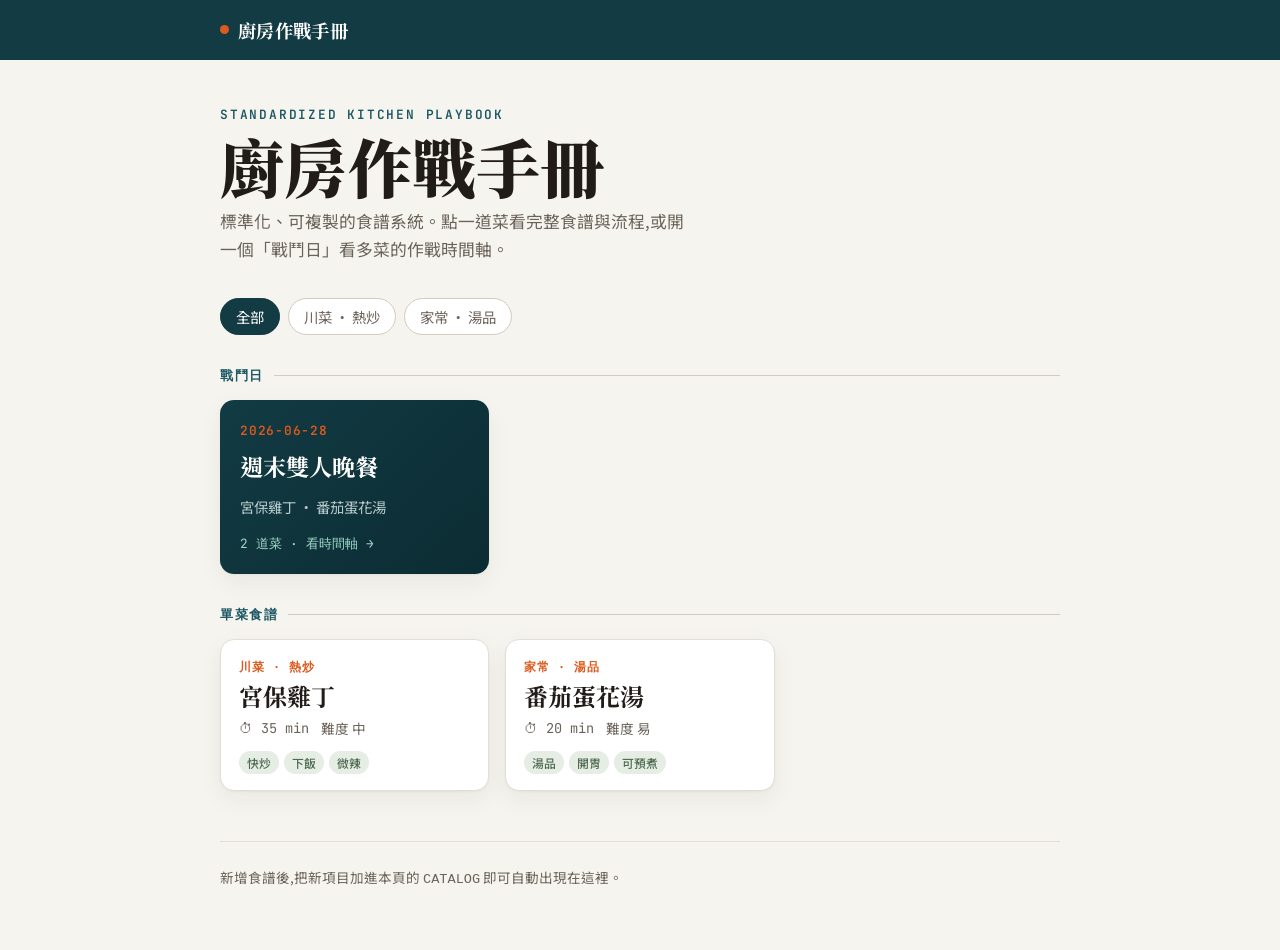
==== index.html @ d9c63bfd "init: 廚房作戰手冊 — 統一入口 + 範例單菜 + 戰鬥日" ====
<!DOCTYPE html>
<html lang="zh-Hant">
<head>
<meta charset="UTF-8">
<meta name="viewport" content="width=device-width, initial-scale=1.0">
<title>廚房作戰手冊 · 統一入口</title>
<link rel="stylesheet" href="assets/style.css">
</head>
<body>

<nav class="topbar">
  <div class="wrap">
    <a href="index.html" class="brand"><span class="dot"></span>廚房作戰手冊</a>
  </div>
</nav>

<main class="wrap">
  <header class="hero">
    <div class="eyebrow">Standardized Kitchen Playbook</div>
    <h1>廚房作戰手冊</h1>
    <p>標準化、可複製的食譜系統。點一道菜看完整食譜與流程,或開一個「戰鬥日」看多菜的作戰時間軸。</p>
  </header>

  <div class="filterbar" id="filterbar"></div>

  <div class="section-label">戰鬥日</div>
  <div class="grid" id="battleGrid"></div>

  <div class="section-label">單菜食譜</div>
  <div class="grid" id="dishGrid"></div>

  <footer class="foot">
    <div>新增食譜後,把新項目加進本頁的 <code>CATALOG</code> 即可自動出現在這裡。</div>
  </footer>
</main>

<script>
/* =========================================================================
   目錄清單 — 新增一道菜 / 一個戰鬥日,就在這裡加一筆
   ========================================================================= */
const CATALOG = {
  dishes: [
    {
      id: "gongbao-chicken",
      name: "宮保雞丁",
      category: "川菜 · 熱炒",
      time: 35, difficulty: "中",
      tags: ["快炒", "下飯", "微辣"],
      url: "dishes/gongbao-chicken.html"
    },
    {
      id: "tomato-egg-soup",
      name: "番茄蛋花湯",
      category: "家常 · 湯品",
      time: 20, difficulty: "易",
      tags: ["湯品", "開胃", "可預煮"],
      url: "dishes/tomato-egg-soup.html"
    }
  ],
  battleDays: [
    {
      id: "2026-06-28",
      name: "週末雙人晚餐",
      date: "2026-06-28",
      dishes: ["宮保雞丁", "番茄蛋花湯"],
      url: "battle-days/2026-06-28.html"
    }
  ]
};

/* ---------- 渲染 ---------- */
function dishCard(d){
  return `<a class="card-link" href="${d.url}">
    <div class="dish-card">
      <div class="cat">${d.category}</div>
      <div class="nm">${d.name}</div>
      <div class="meta"><span class="mono">⏱ ${d.time} min</span><span>難度 ${d.difficulty}</span></div>
      <div class="ct">${d.tags.map(t=>`<span class="tag">${t}</span>`).join("")}</div>
    </div></a>`;
}
function battleCard(b){
  return `<a class="card-link" href="${b.url}">
    <div class="battle-card">
      <div class="bd-date">${b.date}</div>
      <div class="bd-name">${b.name}</div>
      <div class="bd-dishes">${b.dishes.join(" · ")}</div>
      <div class="bd-foot">${b.dishes.length} 道菜 · 看時間軸 →</div>
    </div></a>`;
}

const dishGrid = document.getElementById("dishGrid");
const battleGrid = document.getElementById("battleGrid");
battleGrid.innerHTML = CATALOG.battleDays.map(battleCard).join("");

/* ---------- 分類篩選 ---------- */
const cats = ["全部", ...new Set(CATALOG.dishes.map(d => d.category))];
const fb = document.getElementById("filterbar");
fb.innerHTML = cats.map((c,i)=>`<button class="chip${i===0?' active':''}" data-cat="${c}">${c}</button>`).join("");

function renderDishes(cat){
  const list = cat === "全部" ? CATALOG.dishes : CATALOG.dishes.filter(d => d.category === cat);
  dishGrid.innerHTML = list.map(dishCard).join("");
}
renderDishes("全部");

fb.addEventListener("click", e => {
  const btn = e.target.closest(".chip");
  if (!btn) return;
  fb.querySelectorAll(".chip").forEach(c => c.classList.remove("active"));
  btn.classList.add("active");
  renderDishes(btn.dataset.cat);
});
</script>
</body>
</html>
---- assets/style.css ----
/* =========================================================================
   廚房作戰手冊 — 共用設計系統
   設計意圖:專業廚房 station card 風格。冷調不鏽鋼藍 + 爐火橙。
   廚房優先:大字、高對比、大點擊區、數字用等寬字(像儀表讀數)、可列印。
   ========================================================================= */

@import url('https://fonts.googleapis.com/css2?family=Noto+Sans+TC:wght@400;500;700;900&family=Noto+Serif+TC:wght@600;700;900&family=JetBrains+Mono:wght@400;600;700&display=swap');

:root {
  /* 色票 */
  --paper:    #F6F4EF;   /* 暖白底 */
  --card:     #FFFFFF;
  --ink:      #211C18;   /* 近黑(暖) */
  --ink-soft: #6B635A;
  --steel:    #123B44;   /* 深石油藍 — 結構、導覽、分類 */
  --steel-2:  #1C5763;
  --ember:    #DC5A1E;   /* 爐火橙 — 計時、火候、主要動作、關鍵點 */
  --ember-bg: #FBE9DD;
  --sage:     #4E6B52;   /* 冷盤 / 前置 */
  --sage-bg:  #E6EDE4;
  --line:     #E4DFD5;
  --line-2:   #D2CBBE;

  /* 字級(廚房:base 偏大) */
  --fs-base: 18px;
  --display: 'Noto Serif TC', serif;
  --body:    'Noto Sans TC', system-ui, sans-serif;
  --mono:    'JetBrains Mono', ui-monospace, monospace;

  --radius: 14px;
  --shadow: 0 1px 2px rgba(33,28,24,.04), 0 8px 24px rgba(33,28,24,.06);
  --maxw: 880px;
}

* { box-sizing: border-box; }

html { -webkit-text-size-adjust: 100%; }

body {
  margin: 0;
  font-family: var(--body);
  font-size: var(--fs-base);
  line-height: 1.65;
  color: var(--ink);
  background: var(--paper);
  -webkit-font-smoothing: antialiased;
}

a { color: inherit; }

/* ---------- 版面容器 ---------- */
.wrap { max-width: var(--maxw); margin: 0 auto; padding: 0 20px; }

/* ---------- 頂部導覽 ---------- */
.topbar {
  background: var(--steel);
  color: #fff;
  position: sticky; top: 0; z-index: 50;
}
.topbar .wrap {
  display: flex; align-items: center; gap: 14px;
  min-height: 60px;
}
.topbar a { text-decoration: none; }
.brand {
  font-family: var(--display); font-weight: 700; font-size: 1.15rem;
  letter-spacing: .02em; color: #fff; display: flex; align-items: center; gap: 9px;
}
.brand .dot { width: 9px; height: 9px; border-radius: 50%; background: var(--ember); flex: none; }
.topbar .spacer { flex: 1; }
.backlink {
  font-size: .9rem; color: #cfe0e2; text-decoration: none;
  display: inline-flex; align-items: center; gap: 6px; padding: 8px 4px;
}
.backlink:hover { color: #fff; }

/* ---------- 食譜頁頭 ---------- */
.dish-header { padding: 30px 0 22px; border-bottom: 2px solid var(--ink); margin-bottom: 28px; }
.eyebrow {
  font-family: var(--mono); font-size: .8rem; font-weight: 600;
  letter-spacing: .14em; text-transform: uppercase; color: var(--steel-2);
}
.dish-title {
  font-family: var(--display); font-weight: 900;
  font-size: clamp(2.2rem, 7vw, 3.4rem); line-height: 1.05;
  margin: 6px 0 2px; letter-spacing: .01em;
}
.dish-sub { color: var(--ink-soft); font-size: 1rem; margin-bottom: 16px; }

/* 規格列(份量 / 時間 / 難度) */
.spec-row { display: flex; flex-wrap: wrap; gap: 10px; }
.spec {
  display: flex; flex-direction: column; gap: 1px;
  background: var(--card); border: 1px solid var(--line);
  border-radius: 10px; padding: 8px 14px; min-width: 84px;
}
.spec .k { font-size: .72rem; color: var(--ink-soft); letter-spacing: .06em; }
.spec .v { font-family: var(--mono); font-weight: 600; font-size: 1.05rem; color: var(--steel); }

.tags { display: flex; flex-wrap: wrap; gap: 7px; margin-top: 14px; }
.tag {
  font-size: .82rem; padding: 3px 11px; border-radius: 999px;
  background: var(--sage-bg); color: var(--sage); font-weight: 500;
}

/* ---------- 區塊標題 ---------- */
.section { margin: 34px 0; }
.section-h {
  display: flex; align-items: baseline; gap: 12px; margin-bottom: 16px;
  padding-bottom: 8px; border-bottom: 1px solid var(--line-2);
}
.section-h h2 {
  font-family: var(--display); font-weight: 700; font-size: 1.5rem; margin: 0;
}
.section-h .num {
  font-family: var(--mono); font-size: .85rem; font-weight: 700; color: var(--ember);
}

/* ---------- 食材 ---------- */
.ing-group { margin-bottom: 18px; }
.ing-group > h3 {
  font-size: .95rem; font-weight: 700; color: var(--steel);
  margin: 0 0 8px; letter-spacing: .03em;
}
.ing-list { list-style: none; margin: 0; padding: 0; }
.ing-list li {
  display: flex; align-items: baseline; gap: 10px;
  padding: 9px 4px; border-bottom: 1px dashed var(--line);
}
.ing-list .name { flex: 1; }
.ing-list .note { color: var(--ink-soft); font-size: .88rem; }
.ing-list .amt {
  font-family: var(--mono); font-weight: 600; color: var(--steel);
  white-space: nowrap; font-size: .98rem;
}

/* ---------- 步驟 ---------- */
.steps { list-style: none; margin: 0; padding: 0; counter-reset: step; }
.step {
  position: relative; display: grid;
  grid-template-columns: 44px 1fr; gap: 16px;
  padding: 18px 16px 18px 14px; margin-bottom: 12px;
  background: var(--card); border: 1px solid var(--line);
  border-radius: var(--radius); box-shadow: var(--shadow);
  cursor: pointer; transition: opacity .15s, border-color .15s;
}
.step::before {
  counter-increment: step; content: counter(step);
  font-family: var(--mono); font-weight: 700; font-size: 1.25rem;
  color: #fff; background: var(--steel);
  width: 44px; height: 44px; border-radius: 11px;
  display: flex; align-items: center; justify-content: center;
}
.step.done { opacity: .42; }
.step.done .step-body { text-decoration: line-through; text-decoration-color: var(--ink-soft); }
.step.done::before { background: var(--sage); }
.step-title { font-weight: 700; font-size: 1.12rem; margin-bottom: 3px; }
.step-detail { color: var(--ink); }
.step-badges { display: flex; flex-wrap: wrap; gap: 8px; margin-top: 10px; }
.badge {
  font-family: var(--mono); font-size: .82rem; font-weight: 600;
  padding: 3px 9px; border-radius: 7px; display: inline-flex; align-items: center; gap: 5px;
}
.badge.heat { background: var(--ember-bg); color: var(--ember); }
.badge.time { background: #E7EEF0; color: var(--steel); }
.badge.temp { background: #EFEAF7; color: #5B428E; }
.step-key {
  margin-top: 11px; padding: 9px 12px; border-left: 3px solid var(--ember);
  background: var(--ember-bg); border-radius: 0 8px 8px 0;
  font-size: .92rem; color: #8a3a14;
}
.step-key b { color: var(--ember); }

/* ---------- 標準化指標(精緻化重點) ---------- */
.standard {
  background: var(--steel); color: #eaf1f2; border-radius: var(--radius);
  padding: 20px 22px;
}
.standard h2 { color: #fff; font-family: var(--display); margin: 0 0 14px; font-size: 1.3rem; }
.standard dl { margin: 0; display: grid; gap: 12px; }
.standard dt {
  font-family: var(--mono); font-size: .76rem; letter-spacing: .1em;
  text-transform: uppercase; color: var(--ember); margin-bottom: 2px;
}
.standard dd { margin: 0; color: #dce6e7; }

/* ---------- 一般卡片 / 提示 ---------- */
.note-list { padding-left: 1.1em; }
.note-list li { margin-bottom: 6px; }

/* =========================================================================
   統一入口 HUB
   ========================================================================= */
.hero { padding: 44px 0 26px; }
.hero .eyebrow { margin-bottom: 8px; }
.hero h1 {
  font-family: var(--display); font-weight: 900;
  font-size: clamp(2.4rem, 8vw, 4rem); line-height: 1.02; margin: 0 0 10px;
}
.hero p { color: var(--ink-soft); max-width: 52ch; font-size: 1.05rem; margin: 0; }

.filterbar { display: flex; flex-wrap: wrap; gap: 8px; margin: 8px 0 26px; }
.chip {
  font-size: .9rem; padding: 7px 15px; border-radius: 999px; cursor: pointer;
  border: 1px solid var(--line-2); background: var(--card); color: var(--ink-soft);
  font-family: var(--body); transition: all .12s;
}
.chip:hover { border-color: var(--steel); color: var(--steel); }
.chip.active { background: var(--steel); color: #fff; border-color: var(--steel); }

.section-label {
  font-family: var(--mono); font-size: .82rem; font-weight: 700; letter-spacing: .12em;
  text-transform: uppercase; color: var(--steel-2);
  display: flex; align-items: center; gap: 10px; margin: 30px 0 14px;
}
.section-label::after { content: ""; flex: 1; height: 1px; background: var(--line-2); }

.grid { display: grid; grid-template-columns: repeat(auto-fill, minmax(240px, 1fr)); gap: 16px; }

.card-link { text-decoration: none; color: inherit; display: block; }
.dish-card {
  background: var(--card); border: 1px solid var(--line); border-radius: var(--radius);
  padding: 18px 18px 16px; box-shadow: var(--shadow);
  transition: transform .14s, box-shadow .14s, border-color .14s; height: 100%;
}
.card-link:hover .dish-card {
  transform: translateY(-3px); border-color: var(--steel-2);
  box-shadow: 0 10px 30px rgba(18,59,68,.14);
}
.dish-card .cat { font-family: var(--mono); font-size: .74rem; letter-spacing: .08em; color: var(--ember); font-weight: 600; }
.dish-card .nm { font-family: var(--display); font-weight: 700; font-size: 1.5rem; margin: 4px 0 8px; line-height: 1.15; }
.dish-card .meta { display: flex; gap: 12px; color: var(--ink-soft); font-size: .85rem; }
.dish-card .meta .mono { font-family: var(--mono); }
.dish-card .ct { display: flex; flex-wrap: wrap; gap: 5px; margin-top: 11px; }
.dish-card .ct .tag { font-size: .74rem; padding: 2px 8px; }

/* 戰鬥日卡片 */
.battle-card {
  background: linear-gradient(135deg, var(--steel) 0%, #0c2c33 100%);
  color: #eaf1f2; border-radius: var(--radius); padding: 20px;
  box-shadow: var(--shadow); transition: transform .14s, box-shadow .14s; height: 100%;
}
.card-link:hover .battle-card { transform: translateY(-3px); box-shadow: 0 12px 32px rgba(12,44,51,.3); }
.battle-card .bd-date { font-family: var(--mono); font-size: .8rem; color: var(--ember); font-weight: 600; letter-spacing: .06em; }
.battle-card .bd-name { font-family: var(--display); font-weight: 700; font-size: 1.45rem; margin: 5px 0 10px; color: #fff; }
.battle-card .bd-dishes { font-size: .9rem; color: #b9cccd; }
.battle-card .bd-foot { margin-top: 14px; font-family: var(--mono); font-size: .8rem; color: #9fd9c9; }

/* =========================================================================
   戰鬥日 — 時間軸(signature 元素)
   ========================================================================= */
.battle-head { padding: 30px 0 10px; }
.serve-bar {
  display: flex; flex-wrap: wrap; align-items: center; gap: 14px;
  background: var(--card); border: 1px solid var(--line); border-radius: var(--radius);
  padding: 14px 18px; margin: 18px 0 6px;
}
.serve-bar .lab { font-size: .8rem; color: var(--ink-soft); }
.serve-bar .serve-time { font-family: var(--mono); font-weight: 700; font-size: 1.6rem; color: var(--ember); }
.serve-bar .dish-key { display: flex; flex-wrap: wrap; gap: 12px; margin-left: auto; }
.dk { display: inline-flex; align-items: center; gap: 7px; font-size: .9rem; }
.dk .swatch { width: 13px; height: 13px; border-radius: 4px; flex: none; }

.rail { position: relative; margin: 26px 0; padding-left: 86px; }
.rail::before {
  content: ""; position: absolute; left: 78px; top: 6px; bottom: 6px;
  width: 2px; background: var(--line-2);
}
.tl-item { position: relative; margin-bottom: 14px; }
.tl-time {
  position: absolute; left: -86px; top: 14px; width: 64px; text-align: right;
  font-family: var(--mono); font-weight: 700; font-size: .95rem; color: var(--steel);
}
.tl-time small { display: block; font-size: .68rem; color: var(--ink-soft); font-weight: 400; }
.tl-dot {
  position: absolute; left: -12px; top: 18px; width: 14px; height: 14px;
  border-radius: 50%; border: 3px solid var(--paper); z-index: 2;
}
.tl-card {
  background: var(--card); border: 1px solid var(--line); border-left-width: 5px;
  border-radius: 10px; padding: 13px 16px; box-shadow: var(--shadow);
  cursor: pointer; transition: opacity .15s;
}
.tl-card.done { opacity: .42; }
.tl-card.done .tl-action { text-decoration: line-through; }
.tl-meta { display: flex; align-items: center; gap: 9px; margin-bottom: 3px; flex-wrap: wrap; }
.tl-dish { font-size: .76rem; font-weight: 700; font-family: var(--mono); letter-spacing: .04em; }
.tl-phase { font-size: .7rem; padding: 1px 7px; border-radius: 6px; background: #eee; color: #666; font-family: var(--mono); }
.tl-action { font-weight: 700; font-size: 1.06rem; }
.tl-ref { font-size: .84rem; color: var(--ink-soft); margin-top: 2px; }
.tl-card .step-badges { margin-top: 8px; }

/* ---------- 下廚模式(放大 + 收掉非必要) ---------- */
.cookmode-btn {
  position: fixed; right: 16px; bottom: 16px; z-index: 60;
  background: var(--ember); color: #fff; border: none; border-radius: 999px;
  padding: 13px 20px; font-family: var(--body); font-weight: 700; font-size: .95rem;
  box-shadow: 0 6px 20px rgba(220,90,30,.4); cursor: pointer;
}
body.cook { --fs-base: 21px; }
body.cook .dish-sub, body.cook .tags, body.cook .standard, body.cook .note-list { }
body.cook .step-title { font-size: 1.3rem; }
body.cook .tl-action { font-size: 1.25rem; }

/* ---------- 頁尾 ---------- */
.foot { border-top: 1px solid var(--line); margin-top: 50px; padding: 24px 0 60px; color: var(--ink-soft); font-size: .85rem; }
.foot a { color: var(--steel); }

/* ---------- 可用性:focus / reduced motion ---------- */
:focus-visible { outline: 3px solid var(--ember); outline-offset: 2px; border-radius: 4px; }
@media (prefers-reduced-motion: reduce) { * { transition: none !important; } }

/* ---------- 響應式 ---------- */
@media (max-width: 560px) {
  .rail { padding-left: 64px; }
  .rail::before { left: 56px; }
  .tl-time { left: -64px; width: 48px; }
  .serve-bar .dish-key { margin-left: 0; width: 100%; }
}

/* ---------- 列印(印成 station card) ---------- */
@media print {
  .topbar, .cookmode-btn, .filterbar { display: none !important; }
  body { background: #fff; font-size: 12pt; }
  .step, .tl-card, .dish-card { box-shadow: none; break-inside: avoid; }
  .standard { background: #fff; color: #000; border: 1.5px solid #000; }
  .standard h2, .standard dd { color: #000; }
}
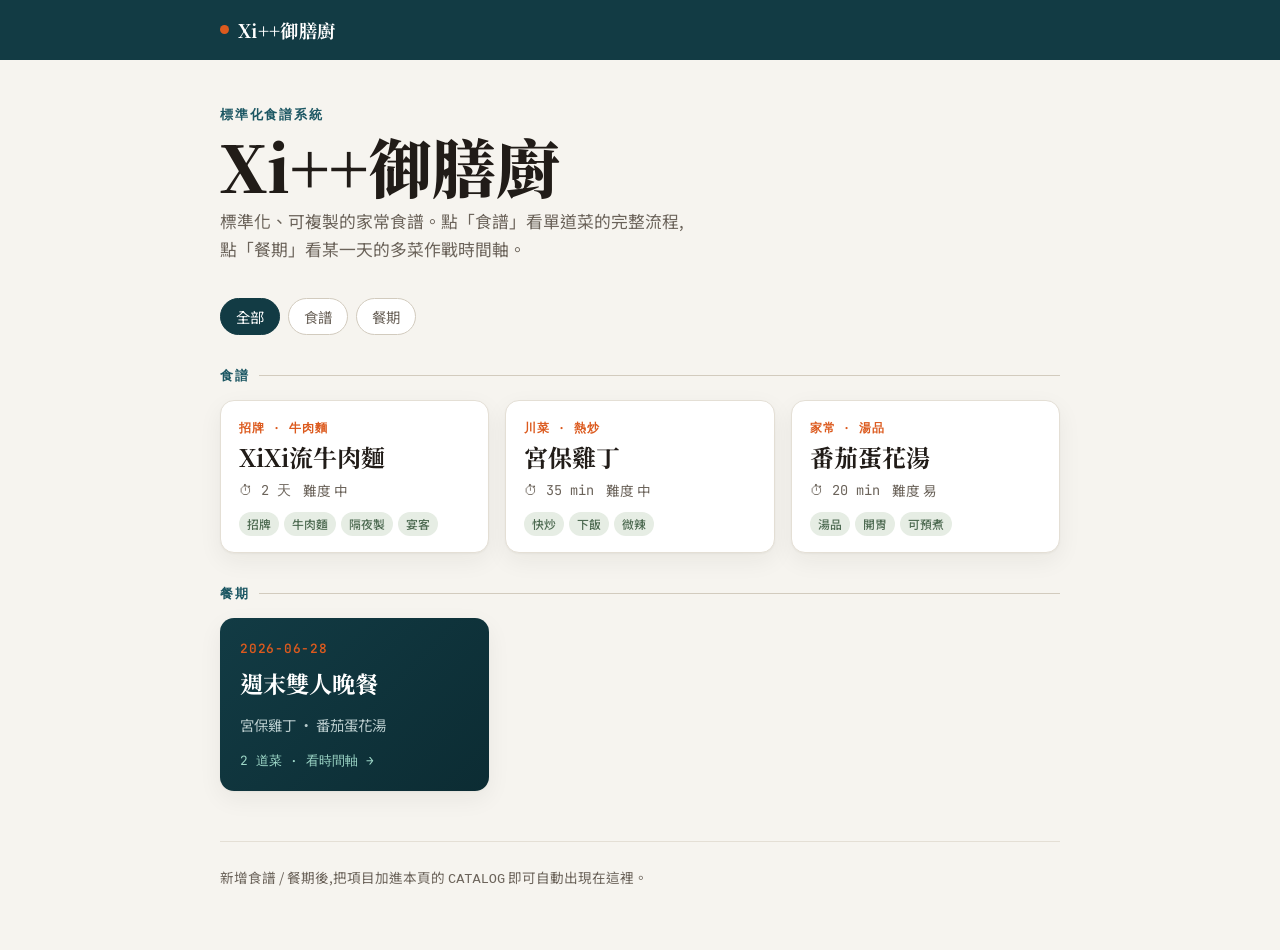
==== commit 8255a3ec: "改名 Xi++御膳廚;分類改 食譜/餐期;收摺改預設收合;新增首道食譜 XiXi流牛肉麵" ====
--- a/index.html
+++ b/index.html
@@ -3,48 +3,65 @@
 <head>
 <meta charset="UTF-8">
 <meta name="viewport" content="width=device-width, initial-scale=1.0">
-<title>廚房作戰手冊 · 統一入口</title>
+<title>Xi++御膳廚 · 統一入口</title>
 <link rel="stylesheet" href="assets/style.css">
 </head>
 <body>
 
 <nav class="topbar">
   <div class="wrap">
-    <a href="index.html" class="brand"><span class="dot"></span>廚房作戰手冊</a>
+    <a href="index.html" class="brand"><span class="dot"></span>Xi++御膳廚</a>
   </div>
 </nav>
 
 <main class="wrap">
   <header class="hero">
-    <div class="eyebrow">Standardized Kitchen Playbook</div>
-    <h1>廚房作戰手冊</h1>
-    <p>標準化、可複製的食譜系統。點一道菜看完整食譜與流程,或開一個「戰鬥日」看多菜的作戰時間軸。</p>
+    <div class="eyebrow">標準化食譜系統</div>
+    <h1>Xi++御膳廚</h1>
+    <p>標準化、可複製的家常食譜。點「食譜」看單道菜的完整流程,點「餐期」看某一天的多菜作戰時間軸。</p>
   </header>
 
-  <div class="filterbar" id="filterbar"></div>
+  <div class="filterbar" id="filterbar">
+    <button class="chip active" data-f="all">全部</button>
+    <button class="chip" data-f="recipe">食譜</button>
+    <button class="chip" data-f="meal">餐期</button>
+  </div>
 
-  <div class="section-label">戰鬥日</div>
-  <div class="grid" id="battleGrid"></div>
+  <section id="sec-recipe">
+    <div class="section-label">食譜</div>
+    <div class="grid" id="recipeGrid"></div>
+  </section>
 
-  <div class="section-label">單菜食譜</div>
-  <div class="grid" id="dishGrid"></div>
+  <section id="sec-meal">
+    <div class="section-label">餐期</div>
+    <div class="grid" id="mealGrid"></div>
+  </section>
 
   <footer class="foot">
-    <div>新增食譜後,把新項目加進本頁的 <code>CATALOG</code> 即可自動出現在這裡。</div>
+    <div>新增食譜 / 餐期後,把項目加進本頁的 <code>CATALOG</code> 即可自動出現在這裡。</div>
   </footer>
 </main>
 
 <script>
 /* =========================================================================
-   目錄清單 — 新增一道菜 / 一個戰鬥日,就在這裡加一筆
+   目錄清單 — 新增「食譜(單菜)」或「餐期(某天多菜)」就在這裡加一筆
    ========================================================================= */
 const CATALOG = {
-  dishes: [
+  // 食譜:for 某一道菜
+  recipes: [
+    {
+      id: "xixi-beef-noodle",
+      name: "XiXi流牛肉麵",
+      category: "招牌 · 牛肉麵",
+      time: "2 天", difficulty: "中",
+      tags: ["招牌", "牛肉麵", "隔夜製", "宴客"],
+      url: "dishes/xixi-beef-noodle.html"
+    },
     {
       id: "gongbao-chicken",
       name: "宮保雞丁",
       category: "川菜 · 熱炒",
-      time: 35, difficulty: "中",
+      time: "35 min", difficulty: "中",
       tags: ["快炒", "下飯", "微辣"],
       url: "dishes/gongbao-chicken.html"
     },
@@ -52,12 +69,13 @@
       id: "tomato-egg-soup",
       name: "番茄蛋花湯",
       category: "家常 · 湯品",
-      time: 20, difficulty: "易",
+      time: "20 min", difficulty: "易",
       tags: ["湯品", "開胃", "可預煮"],
       url: "dishes/tomato-egg-soup.html"
     }
   ],
-  battleDays: [
+  // 餐期:某一天(datecode)的流程,標題附帶當天有哪些菜
+  meals: [
     {
       id: "2026-06-28",
       name: "週末雙人晚餐",
@@ -69,46 +87,40 @@
 };
 
 /* ---------- 渲染 ---------- */
-function dishCard(d){
+function recipeCard(d){
   return `<a class="card-link" href="${d.url}">
     <div class="dish-card">
       <div class="cat">${d.category}</div>
       <div class="nm">${d.name}</div>
-      <div class="meta"><span class="mono">⏱ ${d.time} min</span><span>難度 ${d.difficulty}</span></div>
+      <div class="meta"><span class="mono">⏱ ${d.time}</span><span>難度 ${d.difficulty}</span></div>
       <div class="ct">${d.tags.map(t=>`<span class="tag">${t}</span>`).join("")}</div>
     </div></a>`;
 }
-function battleCard(b){
-  return `<a class="card-link" href="${b.url}">
+function mealCard(m){
+  return `<a class="card-link" href="${m.url}">
     <div class="battle-card">
-      <div class="bd-date">${b.date}</div>
-      <div class="bd-name">${b.name}</div>
-      <div class="bd-dishes">${b.dishes.join(" · ")}</div>
-      <div class="bd-foot">${b.dishes.length} 道菜 · 看時間軸 →</div>
+      <div class="bd-date">${m.date}</div>
+      <div class="bd-name">${m.name}</div>
+      <div class="bd-dishes">${m.dishes.join(" · ")}</div>
+      <div class="bd-foot">${m.dishes.length} 道菜 · 看時間軸 →</div>
     </div></a>`;
 }
 
-const dishGrid = document.getElementById("dishGrid");
-const battleGrid = document.getElementById("battleGrid");
-battleGrid.innerHTML = CATALOG.battleDays.map(battleCard).join("");
+document.getElementById("recipeGrid").innerHTML = CATALOG.recipes.map(recipeCard).join("");
+document.getElementById("mealGrid").innerHTML   = CATALOG.meals.map(mealCard).join("");
 
-/* ---------- 分類篩選 ---------- */
-const cats = ["全部", ...new Set(CATALOG.dishes.map(d => d.category))];
+/* ---------- 分類切換:全部 / 食譜 / 餐期 ---------- */
+const secRecipe = document.getElementById("sec-recipe");
+const secMeal   = document.getElementById("sec-meal");
 const fb = document.getElementById("filterbar");
-fb.innerHTML = cats.map((c,i)=>`<button class="chip${i===0?' active':''}" data-cat="${c}">${c}</button>`).join("");
-
-function renderDishes(cat){
-  const list = cat === "全部" ? CATALOG.dishes : CATALOG.dishes.filter(d => d.category === cat);
-  dishGrid.innerHTML = list.map(dishCard).join("");
-}
-renderDishes("全部");
-
 fb.addEventListener("click", e => {
   const btn = e.target.closest(".chip");
   if (!btn) return;
   fb.querySelectorAll(".chip").forEach(c => c.classList.remove("active"));
   btn.classList.add("active");
-  renderDishes(btn.dataset.cat);
+  const f = btn.dataset.f;
+  secRecipe.style.display = (f === "meal") ? "none" : "";
+  secMeal.style.display   = (f === "recipe") ? "none" : "";
 });
 </script>
 </body>
--- a/assets/style.css
+++ b/assets/style.css
@@ -326,3 +326,59 @@
   .standard { background: #fff; color: #000; border: 1.5px solid #000; }
   .standard h2, .standard dd { color: #000; }
 }
+
+/* =========================================================================
+   手風琴(互動式收摺)— v2
+   ========================================================================= */
+.acc-controls { display: flex; gap: 8px; margin: 4px 0 18px; }
+.chip-btn {
+  font-family: var(--body); font-size: .88rem; padding: 7px 15px; border-radius: 999px;
+  border: 1px solid var(--line-2); background: var(--card); color: var(--steel); cursor: pointer;
+  transition: border-color .12s, background .12s;
+}
+.chip-btn:hover { border-color: var(--steel); background: #fff; }
+
+details.acc {
+  border: 1px solid var(--line); border-radius: var(--radius); background: var(--card);
+  margin-bottom: 14px; box-shadow: var(--shadow); overflow: hidden;
+}
+details.acc > summary {
+  list-style: none; cursor: pointer; display: flex; align-items: center; gap: 13px;
+  padding: 15px 18px; user-select: none;
+}
+details.acc > summary::-webkit-details-marker { display: none; }
+details.acc > summary:hover { background: rgba(18,59,68,.035); }
+.acc-badge {
+  font-family: var(--mono); font-weight: 700; font-size: 1rem; color: #fff; background: var(--steel);
+  width: 34px; height: 34px; border-radius: 9px; display: flex; align-items: center; justify-content: center; flex: none;
+}
+.acc-title { font-family: var(--display); font-weight: 700; font-size: 1.3rem; line-height: 1.1; }
+.acc-count { font-family: var(--mono); font-size: .8rem; color: var(--ink-soft); }
+.acc-chev { margin-left: auto; font-size: 1.05rem; color: var(--steel); transition: transform .2s; }
+details.acc[open] > summary .acc-chev { transform: rotate(180deg); }
+.acc-body { padding: 2px 18px 18px; }
+details.acc[open] > .acc-body { animation: accIn .18s ease; }
+@keyframes accIn { from { opacity: 0; transform: translateY(-5px); } to { opacity: 1; transform: none; } }
+
+/* 收摺內的步驟卡降低層次,避免「卡中卡」 */
+details.acc .step { box-shadow: none; }
+
+/* 標準化指標:重點款,summary 用鋼藍強調 */
+.acc--key > summary { background: var(--steel); }
+.acc--key > summary:hover { background: #0f343c; }
+.acc--key > summary .acc-title { color: #fff; }
+.acc--key > summary .acc-badge { background: #fff; color: var(--steel); }
+.acc--key > summary .acc-chev { color: #cfe0e2; }
+.std-dl { margin: 0; display: grid; gap: 14px; }
+.std-dl dt { font-family: var(--mono); font-size: .74rem; letter-spacing: .1em; text-transform: uppercase; color: var(--ember); margin-bottom: 3px; }
+.std-dl dd { margin: 0; color: var(--ink); }
+
+@media (max-width: 560px) {
+  .acc-title { font-size: 1.15rem; }
+  .acc-badge { width: 30px; height: 30px; }
+}
+@media print {
+  .acc-controls, .acc-chev { display: none !important; }
+  details.acc { box-shadow: none; break-inside: avoid; }
+  details.acc > summary { background: #f0ede7 !important; }
+}
